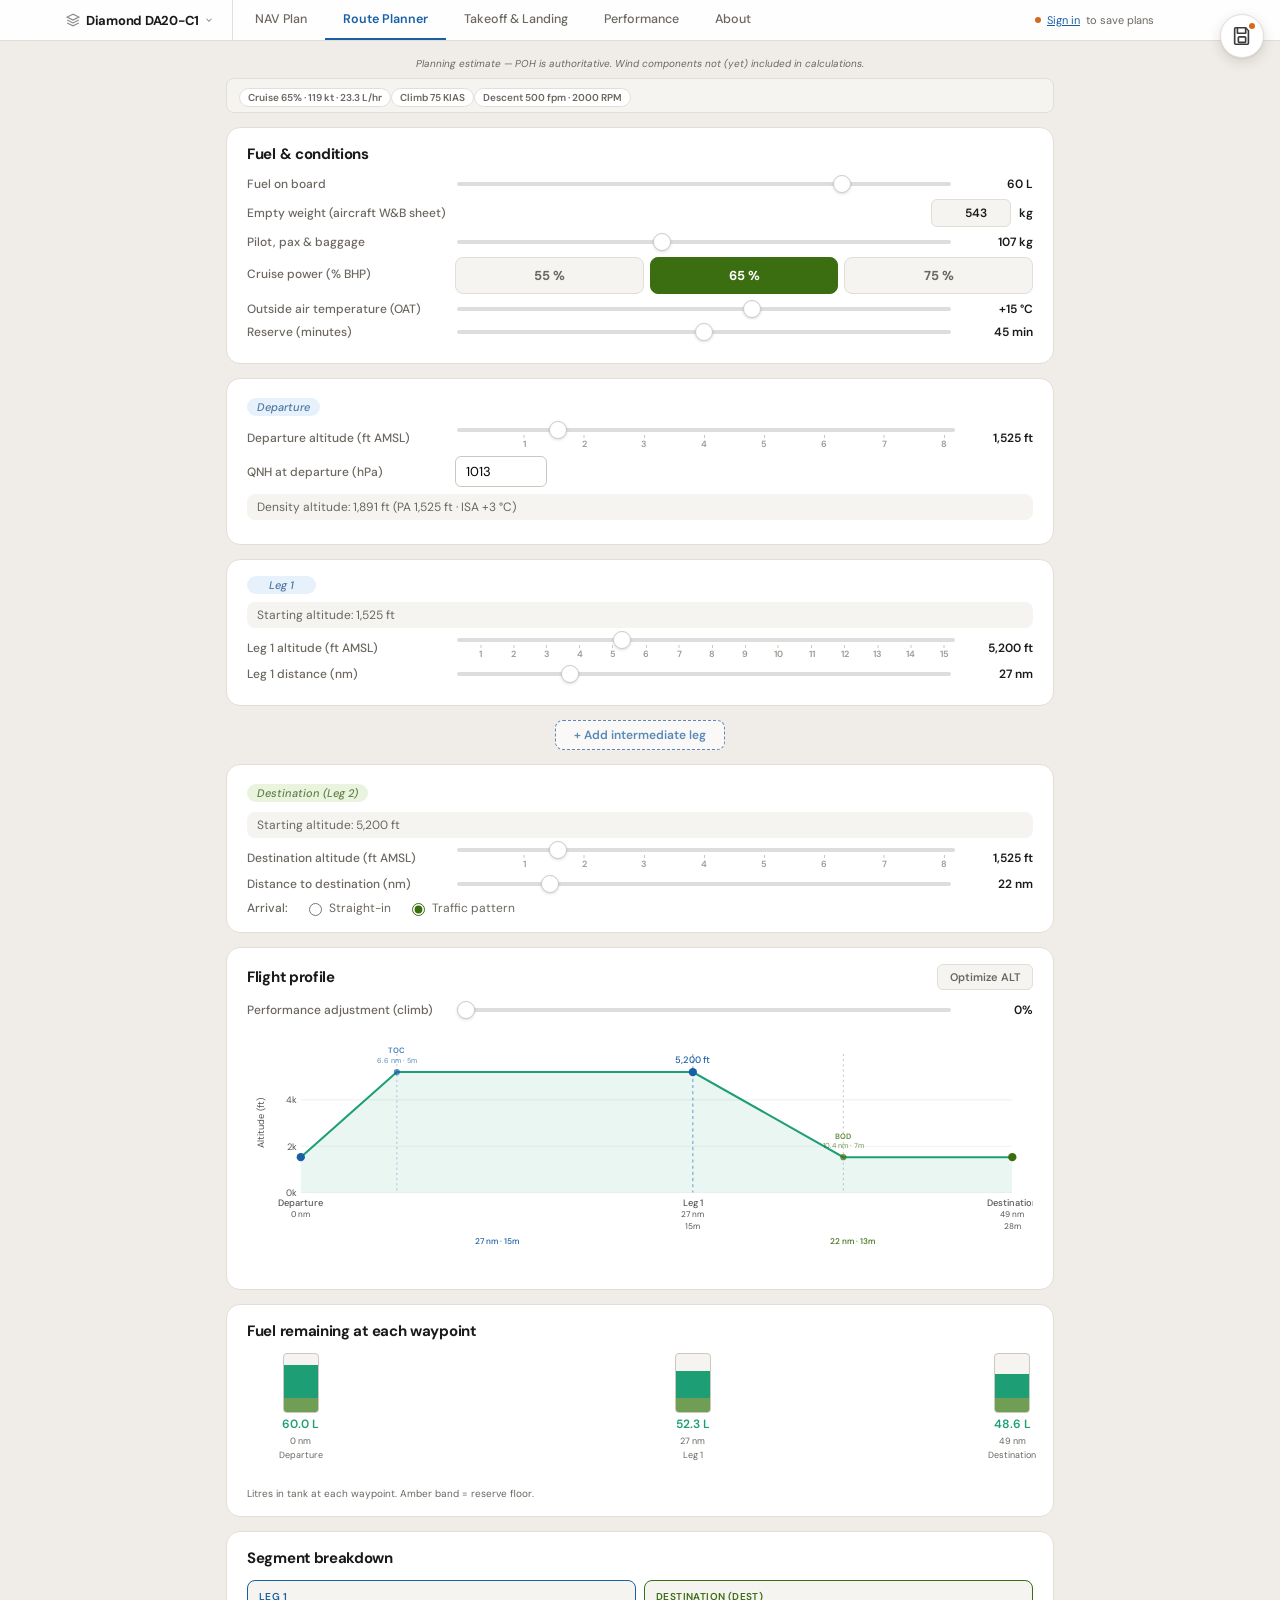
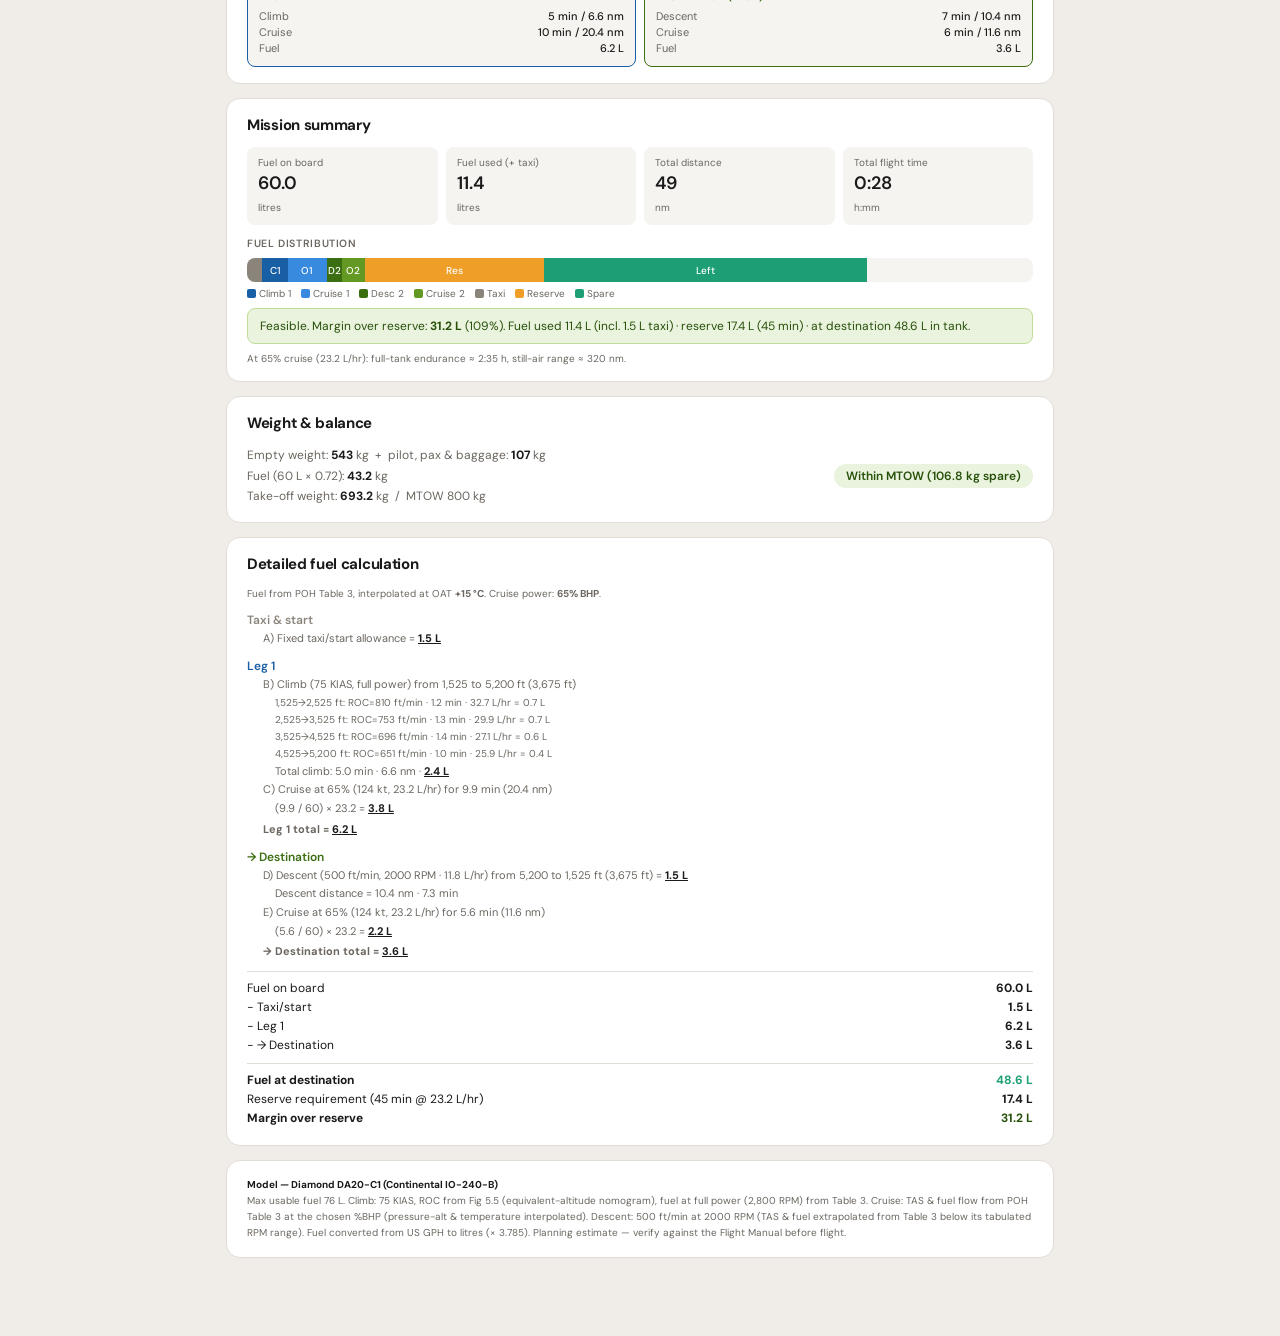
==== da20_index.html @ ef38ebae "Route Planner: QNH input + density altitude at the departure QNH → pressure altitude (27 ft/hPa), DA" ====
<!DOCTYPE html>
<html lang="en">
<head>
<meta charset="UTF-8">
<meta name="viewport" content="width=device-width, initial-scale=1.0">
<title>Diamond DA20-C1 — Route Planner</title>
<link rel="preconnect" href="https://fonts.googleapis.com">
<link href="https://fonts.googleapis.com/css2?family=DM+Sans:ital,wght@0,400;0,500;0,600;0,700;1,400&display=swap" rel="stylesheet">
<style>
  :root{--font:'DM Sans',-apple-system,BlinkMacSystemFont,"Segoe UI",Roboto,sans-serif;--bg-page:#f0ede8;--bg-card:#fff;--bg-sec:#f5f4f1;--bd:#e2ddd6;--bd2:#ccc8c0;--tx:#1a1a1a;--tx2:#6b6660;--tx3:#9e9890;--rad-lg:14px;--rad-md:8px;--blue:#185FA5;--green:#3B6D11;--amber:#EF9F27;}
  *,*::before,*::after{box-sizing:border-box;}
  body{margin:0;background:var(--bg-page);font-family:var(--font);color:var(--tx);padding:0 0 48px;}
  .page-wrap{max-width:860px;margin:0 auto;padding:0 16px;}
  .nav{background:var(--bg-card);border-bottom:1px solid var(--bd);position:sticky;top:0;z-index:10;backdrop-filter:blur(12px);background:rgba(255,255,255,0.92);}
  .nav-inner{max-width:1180px;margin:0 auto;padding:0 16px;display:flex;align-items:stretch;}
  .nav-brand{padding:11px 18px 11px 0;font-size:13px;font-weight:700;color:var(--tx);border-right:1px solid var(--bd);margin-right:4px;letter-spacing:-0.02em;display:flex;align-items:center;gap:6px;}
  .nav-brand svg{opacity:0.5;}
  .nav-tab{padding:11px 18px;font-size:12.5px;font-weight:500;color:var(--tx2);text-decoration:none;border-bottom:2px solid transparent;transition:all 0.15s;}
  .nav-tab:hover{color:var(--tx);}
  .nav-tab.active{color:var(--blue);border-bottom-color:var(--blue);font-weight:600;}
  .perf-banner{background:var(--bg-sec);border:0.5px solid var(--bd);border-radius:var(--rad-md);padding:6px 12px;margin-bottom:14px;display:flex;align-items:center;flex-wrap:wrap;gap:6px;}
  .perf-tag{font-size:10px;font-weight:600;color:var(--tx2);background:var(--bg-card);border:0.5px solid var(--bd);border-radius:12px;padding:2px 8px;}
  .wrap{padding:16px 0;}
  .card{background:var(--bg-card);border:0.5px solid var(--bd);border-radius:var(--rad-lg);padding:1rem 1.25rem;margin-bottom:14px;}
  h3{font-size:15px;font-weight:700;margin:0 0 12px;color:var(--tx);letter-spacing:-0.02em;}
  h4{font-size:10.5px;font-weight:600;color:var(--tx2);margin:0 0 8px;text-transform:uppercase;letter-spacing:0.06em;}
  .leg-badge{font-size:11px;font-weight:500;padding:2px 10px;border-radius:20px;display:inline-block;}
  .badge-name{font:inherit;color:inherit;background:transparent;border:none;outline:none;padding:0;margin:0;text-align:center;width:auto;min-width:7ch;max-width:24ch;field-sizing:content;}
  .badge-name::placeholder{color:inherit;opacity:0.7;font-style:italic;}
  .badge-name:focus{background:rgba(255,255,255,0.55);border-radius:8px;}
  .sr{display:flex;align-items:center;gap:8px;margin-bottom:7px;}
  .sr label{font-size:12px;color:var(--tx2);min-width:200px;font-weight:500;}
  .sv{font-size:12px;font-weight:600;color:var(--tx);min-width:72px;text-align:right;}
  .num-in{font-family:var(--font);font-size:12px;font-weight:600;color:var(--tx);width:80px;padding:5px 8px;border:1px solid var(--bd);border-radius:6px;background:var(--bg-sec);text-align:right;margin-left:auto;}
  .num-in:focus{outline:none;border-color:var(--blue);}
  /* Altitude slider with clickable 1000-ft tick row below the track. */
  .alt-wrap{flex:1;display:flex;flex-direction:column;min-width:0;}
  .alt-wrap input[type=range]{flex:initial;width:100%;}
  .alt-ticks{position:relative;height:14px;margin:1px 9px 0;}
  .alt-ticks button{position:absolute;top:0;transform:translateX(-50%);background:transparent;border:none;padding:0 3px;font:600 9px var(--font);color:var(--tx3,var(--tx2));cursor:pointer;display:flex;flex-direction:column;align-items:center;line-height:1;}
  .alt-ticks button::before{content:'';display:block;width:1px;height:3px;background:var(--bd2);margin-bottom:2px;}
  .alt-ticks button:hover{color:var(--blue);}
  .alt-ticks button:hover::before{background:var(--blue);}
  /* Segmented cruise-power selector (matches the Performance page). */
  .pwr-btns{display:flex;gap:6px;flex:1;}
  .pwr-btns button{flex:1;padding:9px;border:1px solid var(--bd);background:var(--bg-sec);border-radius:8px;font-family:inherit;font-size:13px;font-weight:700;color:var(--tx2);cursor:pointer;transition:all .12s;}
  .pwr-btns button:hover{border-color:var(--green);color:var(--green);}
  .pwr-btns button.active{background:var(--green);color:#fff;border-color:var(--green);}
  .g4{display:grid;grid-template-columns:repeat(4,minmax(0,1fr));gap:8px;margin-bottom:12px;}
  .met{background:var(--bg-sec);border-radius:var(--rad-md);padding:9px 11px;}
  .met-l{font-size:10px;color:var(--tx2);margin:0 0 2px;}
  .met-v{font-size:18px;font-weight:600;margin:0;color:var(--tx);}
  .met-u{font-size:10px;color:var(--tx2);}
  .seg-box{border-radius:var(--rad-md);padding:9px 11px;border:0.5px solid var(--bd);background:var(--bg-sec);}
  .seg-title{font-size:10px;font-weight:600;text-transform:uppercase;letter-spacing:0.04em;margin:0 0 6px;}
  .seg-row{display:flex;justify-content:space-between;font-size:11px;margin-bottom:2px;}
  .seg-k{color:var(--tx2);}
  .seg-v{font-weight:500;color:var(--tx);}
  .phase-track{display:flex;height:24px;border-radius:var(--rad-md);overflow:hidden;margin:8px 0 5px;background:var(--bg-sec);}
  .ps{display:flex;align-items:center;justify-content:center;font-size:10px;font-weight:500;color:#fff;transition:width 0.3s;white-space:nowrap;overflow:hidden;}
  .legend-row{display:flex;gap:10px;flex-wrap:wrap;margin-top:4px;}
  .li{display:flex;align-items:center;gap:3px;font-size:10px;color:var(--tx2);}
  .ld{width:9px;height:9px;border-radius:2px;flex-shrink:0;}
  .msg{border-radius:var(--rad-md);padding:8px 12px;font-size:12px;margin-top:8px;display:none;line-height:1.5;}
  .msg-ok{background:#EAF3DE;color:#27500A;border:0.5px solid #C0DD97;}
  .msg-warn{background:#FAEEDA;color:#633806;border:0.5px solid #FAC775;}
  .msg-err{background:#FCEBEB;color:#791F1F;border:0.5px solid #F7C1C1;}
  .note{font-size:10px;color:var(--tx2);line-height:1.6;}
  .soc-strip{position:relative;height:130px;margin:10px 0 4px;}
  .soc-wp{position:absolute;top:0;transform:translateX(-50%);display:flex;flex-direction:column;align-items:center;gap:3px;width:60px;}
  .soc-bar-wrap{width:36px;height:60px;border:1.5px solid var(--bd2);border-radius:4px;overflow:hidden;display:flex;flex-direction:column;justify-content:flex-end;position:relative;background:var(--bg-sec);}
  .soc-pct{font-size:12px;font-weight:600;}
  .soc-kwh{font-size:9px;color:var(--tx2);}
  .soc-label{font-size:9px;color:var(--tx2);text-align:center;line-height:1.2;max-width:52px;}
  .chain-note{font-size:12px;color:var(--tx2);background:var(--bg-sec);border-radius:var(--rad-md);padding:5px 10px;margin-bottom:8px;}
  .wb-row{display:flex;align-items:center;justify-content:space-between;gap:10px;flex-wrap:wrap;}
  .wb-badge{display:inline-block;font-size:12px;font-weight:600;padding:4px 12px;border-radius:20px;}
  .wb-ok{background:#EAF3DE;color:#27500A;}
  .wb-over{background:#FCEBEB;color:#791F1F;}
  .det-phase{margin-bottom:10px;}
  .det-head{font-size:12px;font-weight:600;color:var(--tx);margin-bottom:1px;}
  .det-line{font-size:11px;color:var(--tx2);padding-left:16px;line-height:1.7;}
  .det-res{font-weight:700;color:var(--tx);text-decoration:underline;}
  .det-sep{border:none;border-top:1px solid var(--bd);margin:10px 0 8px;}
  .det-total{font-size:12px;margin-bottom:3px;display:flex;justify-content:space-between;}
  .add-btn{display:block;margin:0 auto 14px;padding:6px 18px;font-size:12px;font-weight:600;font-family:var(--font);color:var(--blue);background:var(--bg-card);border:1.5px dashed var(--blue);border-radius:var(--rad-md);cursor:pointer;opacity:0.7;transition:opacity 0.15s;}
  .add-btn:hover{opacity:1;}
  .tool-btn{font-family:var(--font);font-size:11px;font-weight:600;padding:5px 12px;border:1px solid var(--bd);border-radius:6px;background:var(--bg-sec);color:var(--tx2);cursor:pointer;}
  .tool-btn:hover{border-color:var(--tx2);color:var(--tx);}
  .del-btn{font-size:14px;font-weight:700;color:var(--tx2);background:none;border:1px solid var(--bd);border-radius:50%;width:22px;height:22px;display:flex;align-items:center;justify-content:center;cursor:pointer;padding:0;line-height:1;transition:all 0.15s;}
  .del-btn:hover{color:#791F1F;border-color:#791F1F;background:#FCEBEB;}
  input[type=range]{-webkit-appearance:none;height:4px;border-radius:2px;background:#ddd;outline:none;flex:1;}
  input[type=range]::-webkit-slider-thumb{-webkit-appearance:none;width:18px;height:18px;border-radius:50%;background:#fff;border:1.5px solid #ccc;box-shadow:0 1px 3px rgba(0,0,0,0.15);cursor:pointer;}
  input[type=range]::-moz-range-thumb{width:18px;height:18px;border-radius:50%;background:#fff;border:1.5px solid #ccc;box-shadow:0 1px 3px rgba(0,0,0,0.15);cursor:pointer;}
  @media(max-width:540px){.g4{grid-template-columns:1fr 1fr;}.sr label{min-width:130px;}}
</style>
</head>
<body>

<nav class="nav"><div class="nav-inner"></div></nav>

<div class="page-wrap"><div class="wrap">
  <div style="font-size:10px;color:var(--tx2);text-align:center;margin-bottom:8px;font-style:italic;">Planning estimate — POH is authoritative. Wind components not (yet) included in calculations.</div>
  <div class="perf-banner"><div class="tags" id="perf-tags"></div></div>

  <!-- FUEL & CONDITIONS -->
  <div class="card">
    <h3>Fuel &amp; conditions</h3>
    <div class="sr"><label>Fuel on board</label><input type="range" id="fuel" min="0" max="76" step="1" value="60"><span class="sv" id="fuel-v">60 L</span></div>
    <div class="sr"><label>Empty weight (aircraft W&amp;B sheet)</label><input type="number" class="num-in" id="empty-weight" min="450" max="650" step="0.5" value="543"><span class="sv" style="min-width:auto;">kg</span></div>
    <div class="sr"><label>Pilot, pax &amp; baggage</label><input type="range" id="payload" min="0" max="260" step="1" value="107"><span class="sv" id="payload-v">107 kg</span></div>
    <div class="sr" style="align-items:flex-start;"><label style="padding-top:9px;">Cruise power (% BHP)</label><div class="pwr-btns" id="cruise-pwr">
      <button type="button" data-pct="55">55 %</button>
      <button type="button" data-pct="65" class="active">65 %</button>
      <button type="button" data-pct="75">75 %</button>
    </div></div>
    <div class="sr"><label>Outside air temperature (OAT)</label><input type="range" id="oat" min="-30" max="45" step="1" value="15"><span class="sv" id="oat-v">+15 °C</span></div>
    <div class="sr"><label>Reserve (minutes)</label><input type="range" id="reserve" min="30" max="60" step="5" value="45"><span class="sv" id="reserve-v">45 min</span></div>
  </div>

  <!-- DEPARTURE -->
  <div class="card">
    <div class="leg-badge" style="background:#E6F1FB;color:#0C447C;margin-bottom:10px;"><input class="badge-name" id="dep-name" placeholder="Departure" maxlength="48" autocomplete="off" spellcheck="false"></div>
    <div class="sr"><label>Departure altitude (ft AMSL)</label><div class="alt-wrap"><input type="range" id="dep-alt" min="0" max="8000" step="25" value="1525"><div class="alt-ticks" data-for="dep-alt"></div></div><span class="sv" id="dep-alt-v">1,525 ft</span></div>
    <div class="sr"><label>QNH at departure (hPa)</label><input type="number" id="dep-qnh" min="940" max="1060" step="1" value="1013" inputmode="numeric" style="width:92px;padding:6px 10px;border:1px solid #ccc8c0;border-radius:6px;font:inherit;font-size:13px;background:#fff;"><span class="sv"></span></div>
    <div class="chain-note" id="dep-da">Density altitude: —</div>
  </div>

  <!-- DYNAMIC LEG CARDS -->
  <div id="legs-container"></div>

  <!-- ADD LEG BUTTON -->
  <button class="add-btn" id="add-leg-btn">+ Add intermediate leg</button>

  <!-- DESTINATION -->
  <div class="card" id="dest-card">
    <div class="leg-badge" style="background:#EAF3DE;color:#27500A;margin-bottom:10px;" id="dest-badge"><input class="badge-name" id="arr-name" placeholder="Destination" maxlength="48" autocomplete="off" spellcheck="false"></div>
    <div class="chain-note" id="dest-chain">Starting altitude: —</div>
    <div class="sr"><label>Destination altitude (ft AMSL)</label><div class="alt-wrap"><input type="range" id="arr-alt" min="0" max="8000" step="25" value="1525"><div class="alt-ticks" data-for="arr-alt"></div></div><span class="sv" id="arr-alt-v">1,525 ft</span></div>
    <div class="sr"><label>Distance to destination (nm)</label><input type="range" id="arr-dist" min="1" max="120" step="1" value="22"><span class="sv" id="arr-dist-v">22 nm</span></div>
    <div style="margin-top:8px;display:flex;align-items:center;gap:16px;flex-wrap:wrap;">
      <span style="font-size:12px;color:var(--tx2);font-weight:500;">Arrival:</span>
      <label style="font-size:12px;color:var(--tx2);display:flex;align-items:center;gap:4px;cursor:pointer;"><input type="radio" name="approach" value="straight" style="accent-color:#3B6D11;"> Straight-in</label>
      <label style="font-size:12px;color:var(--tx2);display:flex;align-items:center;gap:4px;cursor:pointer;"><input type="radio" name="approach" value="pattern" checked style="accent-color:#3B6D11;"> Traffic pattern</label>
    </div>
  </div>

  <!-- FLIGHT PROFILE -->
  <div class="card">
    <div style="display:flex;align-items:center;justify-content:space-between;margin-bottom:12px;">
      <h3 style="margin:0;">Flight profile</h3>
      <button type="button" class="tool-btn" id="btn-optimize-alt" title="Adjust intermediate-leg altitudes to a feasible climb/descent profile (departure, destination and every peak/valley altitude are kept).">Optimize ALT</button>
    </div>
    <div class="sr" title="Real-world climb performance is typically better than book values. Scales the ROC up by the chosen percentage; climb time, distance and fuel burn all follow."><label>Performance adjustment (climb)</label><input type="range" id="perf-adj" min="0" max="10" step="1" value="0"><span class="sv" id="perf-adj-v">+0%</span></div>
    <div style="overflow-x:auto;"><svg id="svg" viewBox="0 0 760 240" width="100%" style="display:block;min-width:320px;"></svg></div>
  </div>

  <!-- FUEL WATERFALL -->
  <div class="card"><h3>Fuel remaining at each waypoint</h3><div class="soc-strip" id="soc-strip"></div><div style="font-size:10px;color:var(--tx2);margin-top:4px;">Litres in tank at each waypoint. Amber band = reserve floor.</div></div>

  <!-- SEGMENTS -->
  <div class="card"><h3>Segment breakdown</h3><div id="seg-grid" style="display:grid;gap:8px;"></div></div>

  <!-- SUMMARY -->
  <div class="card">
    <h3>Mission summary</h3>
    <div class="g4">
      <div class="met"><p class="met-l">Fuel on board</p><p class="met-v" id="r-fob">—</p><span class="met-u">litres</span></div>
      <div class="met"><p class="met-l">Fuel used (+ taxi)</p><p class="met-v" id="r-used">—</p><span class="met-u">litres</span></div>
      <div class="met"><p class="met-l">Total distance</p><p class="met-v" id="r-dist">—</p><span class="met-u">nm</span></div>
      <div class="met"><p class="met-l">Total flight time</p><p class="met-v" id="r-time">—</p><span class="met-u">h:mm</span></div>
    </div>
    <h4>Fuel distribution</h4>
    <div class="phase-track" id="phase-track"></div>
    <div class="legend-row" id="legend-row"></div>
    <div class="msg msg-ok" id="msg-ok"></div>
    <div class="msg msg-warn" id="msg-warn"></div>
    <div class="msg msg-err" id="msg-err"></div>
    <div style="font-size:10px;color:var(--tx2);margin-top:8px;" id="endur-note"></div>
  </div>

  <!-- WEIGHT & BALANCE -->
  <div class="card">
    <h3>Weight &amp; balance</h3>
    <div class="wb-row">
      <div style="font-size:12px;color:var(--tx2);line-height:1.7;">
        Empty weight: <strong style="color:var(--tx);" id="wb-empty">—</strong> kg &nbsp;+&nbsp; pilot, pax &amp; baggage: <strong style="color:var(--tx);" id="wb-payload">—</strong> kg<br>
        Fuel (<span id="wb-fuel-l">—</span> L × 0.72): <strong style="color:var(--tx);" id="wb-fuel-kg">—</strong> kg<br>
        Take-off weight: <strong style="color:var(--tx);" id="wb-total">—</strong> kg &nbsp;/&nbsp; MTOW 800 kg
      </div>
      <span class="wb-badge" id="wb-badge">—</span>
    </div>
  </div>

  <!-- DETAILED CALC -->
  <div class="card"><h3>Detailed fuel calculation</h3><div class="note" style="margin-bottom:10px;" id="det-header"></div><div id="det-calc"></div></div>

  <div class="card note">
    <strong style="color:var(--tx);">Model — Diamond DA20-C1 (Continental IO-240-B)</strong><br>
    Max usable fuel 76 L. Climb: 75 KIAS, ROC from Fig 5.5 (equivalent-altitude nomogram), fuel at full power (2,800 RPM) from Table 3.
    Cruise: TAS &amp; fuel flow from POH Table 3 at the chosen %BHP (pressure-alt &amp; temperature interpolated). Descent: 500 ft/min at 2000 RPM (TAS &amp; fuel extrapolated from Table 3 below its tabulated RPM range).
    Fuel converted from US GPH to litres (× 3.785). Planning estimate — verify against the Flight Manual before flight.
  </div>
</div></div>

<script>
/* ═══ CONSTANTS ═══ */
const NM_FT=6076.12;            // feet per nautical mile
const GPH2LPH=3.78541;          // US gallons/hr → litres/hr
const AVGAS_KG_PER_L=0.72;      // AVGAS density
const MTOW=800;                 // kg
const FUEL_CAP=76;              // L usable
const DESCENT_FPM=500;          // descent rate, ft/min
const DESCENT_RPM=2000;         // descent power setting
const CLIMB_KIAS=75;
const TAXI_L=1.5;               // fixed start/taxi allowance

// SVG flight-profile dimensions (single source of truth — the fuel strip
// mirrors PL/PR so its bars line up with the chart's waypoint dots).
const SVG_DIMS = {W:760, H:240, PL:52, PR:20, PT:28, PB:78};

let CR=null, C=null;            // cruise + climb JSON

async function loadData(){
  const [cr,c]=await Promise.all([
    fetch('da20_c1_cruise.json').then(r=>r.json()),
    fetch('da20_c1_climb.json').then(r=>r.json()),
  ]);
  CR=cr; C=c;
}

/* ═══ INTERPOLATION (copied from da20_performance.html) ═══ */
function lin(xs,ys,x){
  if(x<=xs[0]){const s=(ys[1]-ys[0])/(xs[1]-xs[0]);return ys[0]+s*(x-xs[0]);}
  if(x>=xs[xs.length-1]){const n=xs.length;const s=(ys[n-1]-ys[n-2])/(xs[n-1]-xs[n-2]);return ys[n-1]+s*(x-xs[n-1]);}
  for(let i=0;i<xs.length-1;i++){if(x>=xs[i]&&x<=xs[i+1]){const t=(x-xs[i])/(xs[i+1]-xs[i]);return ys[i]+t*(ys[i+1]-ys[i]);}}
  return ys[ys.length-1];
}
const stdT=alt=>15-1.98*alt/1000;

// ── cruise model: Table-3 KTAS & GPH at a target %bhp ──
function perfAtBhpAlt(alt,pct,oat){
  const d=CR.data[String(alt)], dev=Math.max(-20,Math.min(10,oat-stdT(alt)));
  const bhp=d.rpm.map((_,ri)=>lin(CR.temp_dev_c,d.bhp[ri],dev));
  const ktas=d.rpm.map((_,ri)=>lin(CR.temp_dev_c,d.ktas[ri],dev));
  const gph=d.rpm.map((_,ri)=>lin(CR.temp_dev_c,d.gph[ri],dev));
  const maxB=Math.max.apply(null,bhp), minB=Math.min.apply(null,bhp);
  const q=Math.max(minB,Math.min(maxB,pct));               // clamp to table range (no over-extrapolation past full throttle)
  const idx=bhp.map((_,i)=>i).sort((a,b)=>bhp[a]-bhp[b]);   // ascending %bhp for lin()
  const bs=idx.map(i=>bhp[i]);
  return {ktas:lin(bs,idx.map(i=>ktas[i]),q), gph:lin(bs,idx.map(i=>gph[i]),q), maxBhp:maxB};
}
function perfAtBhp(pa,pct,oat){
  const A=CR.alt_ft; let a0=A[0],a1=A[A.length-1];
  for(let i=0;i<A.length-1;i++){if(pa>=A[i]&&pa<=A[i+1]){a0=A[i];a1=A[i+1];break;}}
  if(pa<A[0]){a0=A[0];a1=A[1];} if(pa>A[A.length-1]){a0=A[A.length-2];a1=A[A.length-1];}
  const v0=perfAtBhpAlt(a0,pct,oat),v1=perfAtBhpAlt(a1,pct,oat),f=a0===a1?0:(pa-a0)/(a1-a0),bl=(x,y)=>x+(y-x)*f;
  return {ktas:bl(v0.ktas,v1.ktas),gph:bl(v0.gph,v1.gph),maxBhp:Math.min(v0.maxBhp,v1.maxBhp)};
}
function checklistRpm(pa,pct){             // ISA checklist RPM; null = full throttle (FT)
  const ck=CR.checklist_rpm_isa, pi=ck.power_pct.indexOf(pct), A=ck.alt_ft;
  if(pi<0) return null;
  const pac=Math.max(A[0],Math.min(A[A.length-1],pa)); let a0=A[0],a1=A[A.length-1];
  for(let i=0;i<A.length-1;i++){if(pac>=A[i]&&pac<=A[i+1]){a0=A[i];a1=A[i+1];break;}}
  const r0=ck.rpm[String(a0)][pi], r1=ck.rpm[String(a1)][pi];
  if(r0==null||r1==null) return null;
  return a0===a1?r0:r0+(r1-r0)*(pac-a0)/(a1-a0);
}
// ── full-power (2800 RPM) fuel flow, for the climb ──
function climbGphAlt(alt,oat){const d=CR.data[String(alt)],dev=Math.max(-20,Math.min(10,oat-stdT(alt)));return lin(CR.temp_dev_c,d.gph[0],dev);}
function climbGph(pa,oat){
  const A=CR.alt_ft; let a0=A[0],a1=A[A.length-1];
  for(let i=0;i<A.length-1;i++){if(pa>=A[i]&&pa<=A[i+1]){a0=A[i];a1=A[i+1];break;}}
  if(pa<A[0]){a0=A[0];a1=A[1];} if(pa>A[A.length-1]){a0=A[A.length-2];a1=A[A.length-1];}
  const f=a0===a1?0:(pa-a0)/(a1-a0);
  return climbGphAlt(a0,oat)+(climbGphAlt(a1,oat)-climbGphAlt(a0,oat))*f;
}
// ── Table-3 TAS & GPH at a fixed RPM (for the 2000-RPM descent; RPM is below
//    Table 3's tabulated range so it extrapolates — floored to sane values) ──
function perfAtRpmAlt(alt,rpm,oat){
  const d=CR.data[String(alt)],dev=Math.max(-20,Math.min(10,oat-stdT(alt)));
  const rr=d.rpm.slice().reverse();                                   // ascending RPM
  const ktas=d.rpm.map((_,ri)=>lin(CR.temp_dev_c,d.ktas[ri],dev)).reverse();
  const gph=d.rpm.map((_,ri)=>lin(CR.temp_dev_c,d.gph[ri],dev)).reverse();
  return {ktas:lin(rr,ktas,rpm), gph:lin(rr,gph,rpm)};
}
function perfAtRpm(pa,rpm,oat){
  const A=CR.alt_ft; let a0=A[0],a1=A[A.length-1];
  for(let i=0;i<A.length-1;i++){if(pa>=A[i]&&pa<=A[i+1]){a0=A[i];a1=A[i+1];break;}}
  if(pa<A[0]){a0=A[0];a1=A[1];} if(pa>A[A.length-1]){a0=A[A.length-2];a1=A[A.length-1];}
  const v0=perfAtRpmAlt(a0,rpm,oat),v1=perfAtRpmAlt(a1,rpm,oat),f=a0===a1?0:(pa-a0)/(a1-a0),bl=(x,y)=>x+(y-x)*f;
  return {ktas:Math.max(70,bl(v0.ktas,v1.ktas)), gph:Math.max(2,bl(v0.gph,v1.gph))};
}

// ── climb model (equivalent-altitude nomogram → ROC line) ──
function curveAt(pa,oat){
  const oats=C.equiv_alt.oat_c, vals=C.equiv_alt.equiv_alt_ft[String(pa)], xs=[],ys=[];
  for(let i=0;i<oats.length;i++){ if(vals[i]!=null){ xs.push(oats[i]); ys.push(vals[i]); } }
  return lin(xs,ys,oat);
}
function equivAlt(pa,oat){
  const pas=C.equiv_alt.pa_ft; let p0=pas[0],p1=pas[pas.length-1];
  for(let i=0;i<pas.length-1;i++){ if(pa>=pas[i]&&pa<=pas[i+1]){ p0=pas[i]; p1=pas[i+1]; break; } }
  if(pa<pas[0]){p0=pas[0];p1=pas[1];} if(pa>pas[pas.length-1]){p0=pas[pas.length-2];p1=pas[pas.length-1];}
  const e0=curveAt(p0,oat),e1=curveAt(p1,oat);
  return p0===p1?e0:e0+(e1-e0)*(pa-p0)/(p1-p0);
}
function roc(eqa){ const e=C.roc_line.equivalt_ft,r=C.roc_line.roc_fpm; return r[0]+(r[1]-r[0])/(e[1]-e[0])*(eqa-e[0]); }

/* ═══ PHASE CALCULATIONS ═══
   Each returns {min, fuelL, nm, ...}. */
function calcClimb(from,to,oat,adjPct){
  if(to<=from)return{min:0,fuelL:0,nm:0,delta:0,bands:[]};
  const delta=to-from,factor=1+(+adjPct||0)/100;
  let alt=from,tMin=0,tFuel=0,tNm=0;const bands=[];
  while(alt<to){
    const top=Math.min(alt+1000,to),bd=top-alt,mid=(alt+top)/2;
    let rc=roc(equivAlt(mid,oat))*factor;
    if(rc<1) rc=1;                                   // guard: at/above ceiling → tiny ROC flags an unrealistic climb
    const mn=bd/rc;
    const lph=climbGph(mid,oat)*GPH2LPH;             // full-power (2800 RPM) fuel flow
    const fuel=(mn/60)*lph;
    const tas=CLIMB_KIAS*(1+0.015*mid/1000), nm=tas*(mn/60);
    bands.push({from:alt,to:top,delta:bd,roc:Math.round(rc),min:mn,nm,fuelL:fuel,lph});
    tMin+=mn;tFuel+=fuel;tNm+=nm;alt=top;
  }
  return{min:tMin,fuelL:tFuel,nm:tNm,delta,bands};
}
function calcDescent(from,to,oat){
  if(from<=to)return{min:0,fuelL:0,nm:0,delta:0};
  const d=from-to,mid=(from+to)/2;
  const mn=d/DESCENT_FPM;                          // 500 ft/min descent
  const p=perfAtRpm(mid,DESCENT_RPM,oat);          // Table 3 at 2000 RPM (extrapolated)
  const nm=p.ktas*(mn/60), lph=p.gph*GPH2LPH, fuelL=(mn/60)*lph;
  return{min:mn,fuelL,nm,delta:d,ktas:p.ktas,lph};
}
function calcCruise(dist,cruiseAlt,pct,oat){
  if(dist<=0)return{min:0,fuelL:0,ktas:0,gph:0,lph:0,maxBhp:0};
  const p=perfAtBhp(cruiseAlt,pct,oat);
  const mn=(dist/p.ktas)*60,lph=p.gph*GPH2LPH,fuelL=(mn/60)*lph;
  return{min:mn,fuelL,ktas:p.ktas,gph:p.gph,lph,maxBhp:p.maxBhp};
}

/* ═══ FORMAT ═══ */
function n0(v){return Math.round(v);}
function n1(v){return v.toFixed(1);}
function mf(m){const h=Math.floor(m/60),mn=Math.round(m%60);return h>0?h+'h '+mn+'min':mn+' min';}
function tf(m){const h=Math.floor(m/60),mn=Math.round(m%60);return h+':'+(mn<10?'0':'')+mn;}
function mfShort(m){const h=Math.floor(m/60),mn=Math.round(m%60);return h>0?h+'h'+mn+'m':mn+'m';}
function fuelColor(rem,reserveL){if(rem<=0)return '#E24B4A';if(rem<=reserveL)return '#EF9F27';return '#1D9E75';}

/* ═══ LEG COLORS ═══ */
const LCOL=[
  {bg:'#E6F1FB',tx:'#0C447C',c1:'#185FA5',c2:'#378ADD'},
  {bg:'#EEEDFE',tx:'#3C3489',c1:'#534AB7',c2:'#7F77DD'},
  {bg:'#FFF3E0',tx:'#E65100',c1:'#E65100',c2:'#FF9800'},
  {bg:'#FCE4EC',tx:'#880E4F',c1:'#C62828',c2:'#EF5350'},
  {bg:'#E0F2F1',tx:'#004D40',c1:'#00695C',c2:'#26A69A'},
  {bg:'#F3E5F5',tx:'#4A148C',c1:'#6A1B9A',c2:'#AB47BC'},
];
const DEST_COL={bg:'#EAF3DE',tx:'#27500A',c1:'#3B6D11',c2:'#639922'};
function lc(i){return LCOL[i%LCOL.length];}

/* ═══ ROUTE STATE ═══ */
let legs=[{alt:5200,dist:27,name:''}]; // at least one intermediate waypoint
let cruisePct=65;

const escAttr=s=>String(s==null?'':s).replace(/[&<>"']/g,c=>({'&':'&amp;','<':'&lt;','>':'&gt;','"':'&quot;',"'":'&#39;'}[c]));

function renderLegs(){
  const c=document.getElementById('legs-container');
  let html='';
  legs.forEach((leg,i)=>{
    const col=lc(i);
    const legNum=i+1;
    const canDel=legs.length>1;
    html+=`<div class="card" data-leg="${i}">
      <div style="display:flex;align-items:center;gap:10px;margin-bottom:8px;">
        <div class="leg-badge" style="background:${col.bg};color:${col.tx};"><input class="badge-name leg-name" data-idx="${i}" placeholder="Leg ${legNum}" maxlength="48" autocomplete="off" spellcheck="false" value="${escAttr(leg.name||'')}"></div>
        ${canDel?`<button class="del-btn" data-idx="${i}" title="Remove leg">&times;</button>`:''}
      </div>
      <div class="chain-note leg-chain" data-idx="${i}">Starting altitude: —</div>
      <div class="sr"><label>Leg ${legNum} altitude (ft AMSL)</label><div class="alt-wrap"><input type="range" class="leg-alt" data-idx="${i}" min="500" max="15000" step="100" value="${leg.alt}"><div class="alt-ticks" data-for-idx="${i}"></div></div><span class="sv leg-alt-v" data-idx="${i}">${leg.alt.toLocaleString()} ft</span></div>
      <div class="sr"><label>Leg ${legNum} distance (nm)</label><input type="range" class="leg-dist" data-idx="${i}" min="1" max="120" step="1" value="${leg.dist}"><span class="sv leg-dist-v" data-idx="${i}">${leg.dist} nm</span></div>
    </div>`;
  });
  c.innerHTML=html;
  c.querySelectorAll('.leg-alt,.leg-dist').forEach(el=>el.addEventListener('input',onLegInput));
  c.querySelectorAll('.del-btn').forEach(el=>el.addEventListener('click',onDeleteLeg));
  c.querySelectorAll('.leg-name').forEach(el=>el.addEventListener('input',onLegNameInput));
  buildAltTicks(c);
}

// Populate the clickable 1000-ft tick row beneath each altitude slider.
// Idempotent: skips ticks already built (marked via data-built).
function buildAltTicks(scope){
  const root = scope || document;
  root.querySelectorAll('.alt-ticks').forEach(el=>{
    if(el.dataset.built==='1') return;
    let slider;
    if(el.dataset.for){
      slider = document.getElementById(el.dataset.for);
    } else {
      slider = el.parentElement.querySelector('input[type=range]');
    }
    if(!slider) return;
    const min = +slider.min || 0;
    const max = +slider.max || 0;
    if(!(max>min)) return;
    el.innerHTML='';
    for(let ft=1000; ft<=max; ft+=1000){
      if(ft<min) continue;
      const pct=(ft-min)/(max-min)*100;
      const btn=document.createElement('button');
      btn.type='button';
      btn.style.left=pct+'%';
      btn.textContent=String(ft/1000);
      btn.dataset.alt=String(ft);
      btn.title=ft.toLocaleString()+' ft';
      el.appendChild(btn);
    }
    el.addEventListener('click',ev=>{
      const b=ev.target.closest('button[data-alt]');
      if(!b) return;
      slider.value=b.dataset.alt;
      slider.dispatchEvent(new Event('input',{bubbles:true}));
    });
    el.dataset.built='1';
  });
}

function onLegNameInput(e){
  const i=+e.target.dataset.idx;
  legs[i].name=e.target.value;
  saveState();
}

function onLegInput(e){
  const i=+e.target.dataset.idx;
  if(e.target.classList.contains('leg-alt')){
    legs[i].alt=+e.target.value;
    document.querySelector(`.leg-alt-v[data-idx="${i}"]`).textContent=legs[i].alt.toLocaleString()+' ft';
  }else{
    legs[i].dist=+e.target.value;
    document.querySelector(`.leg-dist-v[data-idx="${i}"]`).textContent=legs[i].dist+' nm';
  }
  saveState(); update();
}

function onDeleteLeg(e){
  const i=+e.target.dataset.idx;
  if(legs.length<=1)return;
  legs.splice(i,1);
  renderLegs(); saveState(); update();
}

document.getElementById('add-leg-btn').addEventListener('click',()=>{
  const lastAlt=legs.length>0?legs[legs.length-1].alt:3000;
  legs.push({alt:Math.max(1000,lastAlt-1000),dist:20,name:''});
  renderLegs(); saveState(); update();
});

/* ═══ CRUISE POWER SELECTOR ═══ */
function setCruiseButtons(){
  document.querySelectorAll('#cruise-pwr button').forEach(b=>b.classList.toggle('active',+b.dataset.pct===cruisePct));
}
document.querySelectorAll('#cruise-pwr button').forEach(b=>b.addEventListener('click',()=>{
  cruisePct=+b.dataset.pct;
  setCruiseButtons();
  saveState(); update();
}));

/* ═══ MAIN UPDATE ═══ */
function depLabel(){
  return (document.getElementById('dep-name').value||'').trim()||'Departure';
}
function wpLabel(i){
  if(i<legs.length){
    return (legs[i].name||'').trim()||('Leg '+(i+1));
  }
  return (document.getElementById('arr-name').value||'').trim()||'Destination';
}
function update(){
  if(!CR||!C) return;
  const fuelOnBoard=+document.getElementById('fuel').value;
  const _ew=parseFloat(document.getElementById('empty-weight').value);
  const emptyWeight=isFinite(_ew)?_ew:543;
  const payload=+document.getElementById('payload').value;
  const weightExclFuel=emptyWeight+payload;
  const oat=+document.getElementById('oat').value;
  const reserveMin=+document.getElementById('reserve').value;
  const depAlt=+document.getElementById('dep-alt').value;
  const arrAlt=+document.getElementById('arr-alt').value;
  const arrDist=+document.getElementById('arr-dist').value;
  const approach=document.querySelector('input[name="approach"]:checked').value;
  const perfAdj=+document.getElementById('perf-adj').value;

  // Display
  document.getElementById('fuel-v').textContent=fuelOnBoard+' L';
  document.getElementById('payload-v').textContent=payload+' kg';
  document.getElementById('oat-v').textContent=(oat>=0?'+':'')+oat+' °C';
  document.getElementById('reserve-v').textContent=reserveMin+' min';
  document.getElementById('dep-alt-v').textContent=depAlt.toLocaleString()+' ft';
  // Density altitude at the departure — QNH → pressure altitude (27 ft/hPa),
  // then +120 ft per °C above ISA at that pressure altitude.
  const qnh=parseFloat(document.getElementById('dep-qnh').value)||1013;
  const depPa=depAlt+(1013-qnh)*27;
  const depIsaDev=oat-(15-2*(depPa/1000));
  const depDa=Math.round(depPa+120*depIsaDev);
  document.getElementById('dep-da').textContent='Density altitude: '+depDa.toLocaleString()+' ft  (PA '+Math.round(depPa).toLocaleString()+' ft · ISA '+(depIsaDev>=0?'+':'')+Math.round(depIsaDev)+' °C)';
  document.getElementById('arr-alt-v').textContent=arrAlt.toLocaleString()+' ft';
  document.getElementById('arr-dist-v').textContent=arrDist+' nm';
  document.getElementById('perf-adj-v').textContent=(perfAdj>0?'+':'')+perfAdj+'%';

  // Perf banner — representative cruise at a mid altitude
  const bannerAlt=Math.max(2000,depAlt);
  const bp=perfAtBhp(bannerAlt,cruisePct,oat);
  document.getElementById('perf-tags').innerHTML=
    `<span class="perf-tag">Cruise ${cruisePct}% · ${bp.ktas.toFixed(0)} kt · ${(bp.gph*GPH2LPH).toFixed(1)} L/hr</span>`+
    `<span class="perf-tag">Climb ${CLIMB_KIAS} KIAS</span>`+
    `<span class="perf-tag">Descent 500 fpm · 2000 RPM</span>`+
    (perfAdj>0?`<span class="perf-tag" style="background:#EAF3DE;color:#27500A;">ROC +${perfAdj}%</span>`:'');

  // Chain notes for legs
  let prevAlt=depAlt;
  legs.forEach((leg,i)=>{
    const cn=document.querySelector(`.leg-chain[data-idx="${i}"]`);
    if(cn) cn.textContent='Starting altitude: '+prevAlt.toLocaleString()+' ft';
    prevAlt=leg.alt;
  });
  document.getElementById('dest-chain').textContent='Starting altitude: '+prevAlt.toLocaleString()+' ft';
  const destLegNum=legs.length+1;
  document.getElementById('arr-name').placeholder='Destination (Leg '+destLegNum+')';

  // ═══ WALK THE LEGS ═══
  const results=[];
  prevAlt=depAlt;
  const buildLeg=(targetAlt,dist)=>{
    const isClimb=targetAlt>prevAlt;
    const cruiseAlt=Math.max(prevAlt,targetAlt);
    const trans=isClimb?calcClimb(prevAlt,targetAlt,oat,perfAdj):calcDescent(prevAlt,targetAlt,oat);
    const cruDist=Math.max(0,dist-trans.nm);
    const cru=calcCruise(cruDist,cruiseAlt,cruisePct,oat);
    return {trans,cru,cruDist,cruiseAlt,fuelL:trans.fuelL+cru.fuelL,min:trans.min+cru.min,isClimb,wpAlt:targetAlt,prevAlt,dist};
  };
  legs.forEach(leg=>{ const r=buildLeg(leg.alt,leg.dist); results.push(r); prevAlt=leg.alt; });
  results.push(buildLeg(arrAlt,arrDist));

  // ═══ TOTALS ═══
  const flightFuel=results.reduce((s,r)=>s+r.fuelL,0);
  const usedL=flightFuel+TAXI_L;
  const totalDist=results.reduce((s,r)=>s+r.dist,0);
  const totalMin=results.reduce((s,r)=>s+r.min,0);

  // Reserve fuel flow — cruise L/hr at the final leg's cruise altitude
  const reserveAlt=results[results.length-1].cruiseAlt;
  const rp=perfAtBhp(reserveAlt,cruisePct,oat);
  const cruiseLPH=rp.gph*GPH2LPH;
  const reserveL=(reserveMin/60)*cruiseLPH;
  const remainingL=fuelOnBoard-usedL;                 // at destination, before reserve
  const requiredL=usedL+reserveL;
  const marginL=fuelOnBoard-requiredL;
  const marginPct=requiredL>0?marginL/requiredL*100:0;
  const enduranceHr=cruiseLPH>0?fuelOnBoard/cruiseLPH:0;
  const rangeNm=enduranceHr*rp.ktas;

  // Summary tiles
  document.getElementById('r-fob').textContent=n1(fuelOnBoard);
  document.getElementById('r-used').textContent=n1(usedL);
  document.getElementById('r-dist').textContent=Math.round(totalDist);
  document.getElementById('r-time').textContent=tf(totalMin);

  // ═══ FUEL PHASE-TRACK ═══
  const pw=l=>(Math.max(0,Math.min(l/FUEL_CAP,1))*100).toFixed(2)+'%';
  let ptHTML='',lgHTML='';
  ptHTML+=`<div class="ps" style="background:#8b847b;width:${pw(TAXI_L)};" title="Taxi/start ${n1(TAXI_L)} L"></div>`;
  results.forEach((r,i)=>{
    const col=i<results.length-1?lc(i):DEST_COL;
    const ln=i+1;
    ptHTML+=`<div class="ps" style="background:${col.c1};width:${pw(r.trans.fuelL)};">${r.trans.fuelL>1.2?(r.isClimb?'C':'D')+ln:''}</div>`;
    ptHTML+=`<div class="ps" style="background:${col.c2};width:${pw(r.cru.fuelL)};">${r.cru.fuelL>1.2?'O'+ln:''}</div>`;
    lgHTML+=`<div class="li"><div class="ld" style="background:${col.c1};"></div>${r.isClimb?'Climb':'Desc'} ${ln}</div>`;
    lgHTML+=`<div class="li"><div class="ld" style="background:${col.c2};"></div>Cruise ${ln}</div>`;
  });
  ptHTML+=`<div class="ps" style="background:#EF9F27;width:${pw(reserveL)};" title="Reserve ${n1(reserveL)} L">${reserveL>2.5?'Res':''}</div>`;
  const leftover=fuelOnBoard-usedL-reserveL;
  if(leftover>0) ptHTML+=`<div class="ps" style="background:#1D9E75;width:${pw(leftover)};" title="Spare ${n1(leftover)} L">${leftover>2.5?'Left':''}</div>`;
  else if(leftover<0) ptHTML+=`<div class="ps" style="background:#E24B4A;width:${pw(Math.abs(leftover))};" title="Deficit ${n1(Math.abs(leftover))} L">Def</div>`;
  lgHTML+=`<div class="li"><div class="ld" style="background:#8b847b;"></div>Taxi</div>`;
  lgHTML+=`<div class="li"><div class="ld" style="background:#EF9F27;"></div>Reserve</div>`;
  lgHTML+=`<div class="li"><div class="ld" style="background:#1D9E75;"></div>Spare</div>`;
  document.getElementById('phase-track').innerHTML=ptHTML;
  document.getElementById('legend-row').innerHTML=lgHTML;

  // Messages
  ['msg-ok','msg-warn','msg-err'].forEach(id=>document.getElementById(id).style.display='none');
  const usedMsg=`Fuel used ${n1(usedL)} L (incl. ${n1(TAXI_L)} L taxi) · reserve ${n1(reserveL)} L (${reserveMin} min) · at destination ${n1(remainingL)} L in tank.`;
  if(marginL<0){
    document.getElementById('msg-err').innerHTML='Not feasible. Short by <strong>'+n1(Math.abs(marginL))+' L</strong>. '+usedMsg;
    document.getElementById('msg-err').style.display='block';
  }else if(marginPct<=10){
    document.getElementById('msg-warn').innerHTML='Tight — only <strong>'+n1(marginL)+' L</strong> spare over reserve ('+Math.round(marginPct)+'%). '+usedMsg;
    document.getElementById('msg-warn').style.display='block';
  }else{
    document.getElementById('msg-ok').innerHTML='Feasible. Margin over reserve: <strong>'+n1(marginL)+' L</strong> ('+Math.round(marginPct)+'%). '+usedMsg;
    document.getElementById('msg-ok').style.display='block';
  }
  document.getElementById('endur-note').textContent=
    `At ${cruisePct}% cruise (${cruiseLPH.toFixed(1)} L/hr): full-tank endurance ≈ ${tf(enduranceHr*60)} h, still-air range ≈ ${Math.round(rangeNm)} nm.`;

  // ═══ WEIGHT & BALANCE ═══
  const fuelKg=fuelOnBoard*AVGAS_KG_PER_L;
  const totalWeight=weightExclFuel+fuelKg;
  document.getElementById('wb-empty').textContent=emptyWeight;
  document.getElementById('wb-payload').textContent=payload;
  document.getElementById('wb-fuel-l').textContent=fuelOnBoard;
  document.getElementById('wb-fuel-kg').textContent=fuelKg.toFixed(1);
  document.getElementById('wb-total').textContent=totalWeight.toFixed(1);
  const wbBadge=document.getElementById('wb-badge');
  if(totalWeight>MTOW){
    wbBadge.className='wb-badge wb-over';
    wbBadge.textContent='Over MTOW by '+(totalWeight-MTOW).toFixed(1)+' kg';
  }else{
    wbBadge.className='wb-badge wb-ok';
    wbBadge.textContent='Within MTOW ('+(MTOW-totalWeight).toFixed(1)+' kg spare)';
  }

  // ═══ SEGMENT CARDS ═══
  const sgHTML=results.map((r,i)=>{
    const col=i<results.length-1?lc(i):DEST_COL;
    return `<div class="seg-box" style="border-color:${col.c1};"><div class="seg-title" style="color:${col.c1};">${wpLabel(i)}${i===results.length-1?' (Dest)':''}</div>
      <div class="seg-row"><span class="seg-k">${r.isClimb?'Climb':'Descent'}</span><span class="seg-v">${mf(r.trans.min)} / ${n1(r.trans.nm)} nm</span></div>
      <div class="seg-row"><span class="seg-k">Cruise</span><span class="seg-v">${mf(r.cru.min)} / ${n1(r.cruDist)} nm</span></div>
      <div class="seg-row"><span class="seg-k">Fuel</span><span class="seg-v">${n1(r.fuelL)} L</span></div></div>`;
  }).join('');
  document.getElementById('seg-grid').style.gridTemplateColumns=`repeat(${Math.min(results.length,3)},1fr)`;
  document.getElementById('seg-grid').innerHTML=sgHTML;

  // ═══ FUEL STRIP — bars positioned by cumulative distance to align with SVG ═══
  const wpNames=[depLabel(),...legs.map((_,i)=>wpLabel(i)),wpLabel(legs.length)];
  const strip=document.getElementById('soc-strip');
  strip.innerHTML='';
  const totalNm=legs.reduce((s,l)=>s+l.dist,0)+arrDist;
  const cumNm=[0]; let acc=0;
  legs.forEach(l=>{acc+=l.dist;cumNm.push(acc);});
  cumNm.push(acc+arrDist);
  const PAD_L=SVG_DIMS.PL/SVG_DIMS.W*100, PAD_R=SVG_DIMS.PR/SVG_DIMS.W*100, INNER=100-PAD_L-PAD_R;
  // Fuel remaining at each waypoint: departure = full tank; taxi burned before departure.
  const fuelSeq=[fuelOnBoard];
  let run=fuelOnBoard-TAXI_L;
  results.forEach(r=>{run-=r.fuelL; fuelSeq.push(run);});
  fuelSeq.forEach((litres,i)=>{
    const clamped=Math.max(0,litres);
    const fillH=Math.round(Math.min(clamped/FUEL_CAP,1)*60);
    const resH=Math.round(Math.min(reserveL/FUEL_CAP,1)*60);
    const col=fuelColor(litres,reserveL);
    const xPct=totalNm>0?PAD_L+(cumNm[i]/totalNm)*INNER:PAD_L;
    const wp=document.createElement('div');wp.className='soc-wp';
    wp.style.left=xPct.toFixed(3)+'%';
    wp.innerHTML=`<div class="soc-bar-wrap"><div style="position:absolute;bottom:0;left:0;width:100%;height:${resH}px;background:#EF9F27;opacity:0.4;"></div><div style="width:100%;height:${fillH}px;background:${col};transition:height 0.3s;"></div></div><div class="soc-pct" style="color:${col};">${n1(clamped)} L</div><div class="soc-kwh">${totalNm>0?Math.round(cumNm[i])+' nm':''}</div><div class="soc-label">${wpNames[i]}</div>`;
    strip.appendChild(wp);
  });

  // ═══ SVG PROFILE ═══
  drawSVG(depAlt,arrAlt,results);

  // ═══ DETAILED CALCULATION ═══
  document.getElementById('det-header').innerHTML='Fuel from POH Table 3, interpolated at OAT <strong>'+(oat>=0?'+':'')+oat+' °C</strong>. Cruise power: <strong>'+cruisePct+'% BHP</strong>.';
  let det='',step='A';
  det+=`<div class="det-phase"><div class="det-head" style="color:#8b847b;">Taxi &amp; start</div><div class="det-line">${step}) Fixed taxi/start allowance = <span class="det-res">${n1(TAXI_L)} L</span></div></div>`;
  step=String.fromCharCode(step.charCodeAt(0)+1);
  results.forEach((r,i)=>{
    const col=i<results.length-1?lc(i):DEST_COL;
    const isLast=i===results.length-1;
    const lblHead=isLast?'→ '+wpLabel(legs.length):wpLabel(i);
    det+=`<div class="det-phase"><div class="det-head" style="color:${col.c1};">${lblHead}</div>`;
    if(r.isClimb&&r.trans.bands&&r.trans.bands.length){
      det+=`<div class="det-line">${step}) Climb (${CLIMB_KIAS} KIAS, full power) from ${r.prevAlt.toLocaleString()} to ${r.wpAlt.toLocaleString()} ft (${r.trans.delta.toLocaleString()} ft)</div>`;
      r.trans.bands.forEach(b=>{det+=`<div class="det-line" style="padding-left:28px;font-size:10px;">${b.from.toLocaleString()}→${b.to.toLocaleString()} ft: ROC=${b.roc} ft/min · ${n1(b.min)} min · ${b.lph.toFixed(1)} L/hr = ${n1(b.fuelL)} L</div>`;});
      det+=`<div class="det-line" style="padding-left:28px;">Total climb: ${n1(r.trans.min)} min · ${n1(r.trans.nm)} nm · <span class="det-res">${n1(r.trans.fuelL)} L</span></div>`;
    }else{
      det+=`<div class="det-line">${step}) Descent (500 ft/min, 2000 RPM ${r.trans.lph?('· '+n1(r.trans.lph)+' L/hr'):''}) from ${r.prevAlt.toLocaleString()} to ${r.wpAlt.toLocaleString()} ft (${r.trans.delta.toLocaleString()} ft) = <span class="det-res">${n1(r.trans.fuelL)} L</span></div>`;
      det+=`<div class="det-line" style="padding-left:28px;">Descent distance = ${n1(r.trans.nm)} nm · ${n1(r.trans.min)} min</div>`;
    }
    step=String.fromCharCode(step.charCodeAt(0)+1);
    det+=`<div class="det-line">${step}) Cruise at ${cruisePct}% (${Math.round(r.cru.ktas||perfAtBhp(r.cruiseAlt,cruisePct,oat).ktas)} kt, ${(r.cru.lph||0).toFixed(1)} L/hr) for ${n1(r.cru.min)} min (${n1(r.cruDist)} nm)</div>`;
    det+=`<div class="det-line" style="padding-left:28px;">(${n1(r.cru.min)} / 60) × ${(r.cru.lph||0).toFixed(1)} = <span class="det-res">${n1(r.cru.fuelL)} L</span></div>`;
    step=String.fromCharCode(step.charCodeAt(0)+1);
    det+=`<div class="det-line" style="margin-top:2px;"><strong>${lblHead} total = <span class="det-res">${n1(r.fuelL)} L</span></strong></div></div>`;
  });
  det+=`<hr class="det-sep">`;
  det+=`<div class="det-total"><span>Fuel on board</span><strong>${n1(fuelOnBoard)} L</strong></div>`;
  det+=`<div class="det-total"><span>− Taxi/start</span><strong>${n1(TAXI_L)} L</strong></div>`;
  results.forEach((r,i)=>{
    const lbl=i===results.length-1?('→ '+wpLabel(legs.length)):wpLabel(i);
    det+=`<div class="det-total"><span>− ${lbl}</span><strong>${n1(r.fuelL)} L</strong></div>`;
  });
  det+=`<hr class="det-sep">`;
  det+=`<div class="det-total"><span><strong>Fuel at destination</strong></span><strong style="color:${fuelColor(remainingL,reserveL)};">${n1(remainingL)} L</strong></div>`;
  det+=`<div class="det-total"><span>Reserve requirement (${reserveMin} min @ ${cruiseLPH.toFixed(1)} L/hr)</span><strong>${n1(reserveL)} L</strong></div>`;
  det+=`<div class="det-total"><span><strong>Margin over reserve</strong></span><strong style="color:${marginL>=0?'#27500A':'#791F1F'};">${n1(marginL)} L</strong></div>`;
  document.getElementById('det-calc').innerHTML=det;

  // Persist (velis_-prefixed so it rides the save bundle)
  saveState();
}

/* ═══ SVG ═══ */
function drawSVG(depAlt,arrAlt,results){
  const svg=document.getElementById('svg');
  const {W,H,PL,PR,PT,PB} = SVG_DIMS;
  const IW=W-PL-PR,IH=H-PT-PB;
  const totalDist=results.reduce((s,r)=>s+r.dist,0);
  const allAlts=[depAlt,...results.map(r=>r.wpAlt)];
  const maxA=Math.max(...allAlts)*1.15;
  function xp(nm){return PL+(nm/totalDist)*IW;}
  function yp(ft){return PT+IH-(ft/maxA)*IH;}
  const tc='#555',gc='rgba(0,0,0,0.06)';

  let cumDist=0;
  const pts=[[0,depAlt]];
  results.forEach(r=>{
    const transEnd=cumDist+r.trans.nm;
    if(transEnd>cumDist+0.1) pts.push([transEnd,r.wpAlt]);
    cumDist+=r.dist;
    pts.push([cumDist,r.wpAlt]);
  });
  const uniq=[pts[0]];
  for(let i=1;i<pts.length;i++){if(Math.abs(pts[i][0]-uniq[uniq.length-1][0])>0.1||pts[i][1]!==uniq[uniq.length-1][1])uniq.push(pts[i]);}
  const linePath=uniq.map((p,i)=>(i===0?'M':'L')+xp(p[0]).toFixed(1)+','+yp(p[1]).toFixed(1)).join(' ');
  const fillPath=linePath+' L'+xp(totalDist).toFixed(1)+','+yp(0).toFixed(1)+' L'+xp(0).toFixed(1)+','+yp(0).toFixed(1)+' Z';
  let h='<defs><clipPath id="pc"><rect x="'+PL+'" y="'+PT+'" width="'+IW+'" height="'+IH+'"/></clipPath></defs>';

  const step=maxA>8000?3000:2000;
  for(let a=0;a<=maxA;a+=step){const y=yp(a);if(y<PT-2||y>PT+IH+2)continue;h+=`<line x1="${PL}" y1="${y.toFixed(1)}" x2="${W-PR}" y2="${y.toFixed(1)}" stroke="${gc}" stroke-width="1"/><text x="${PL-4}" y="${(y+3.5).toFixed(1)}" font-size="9" fill="${tc}" text-anchor="end">${(a/1000).toFixed(0)}k</text>`;}

  cumDist=0;
  results.forEach((r,i)=>{
    cumDist+=r.dist;
    if(i<results.length-1){
      const col=lc(i);
      h+=`<line x1="${xp(cumDist).toFixed(1)}" y1="${PT}" x2="${xp(cumDist).toFixed(1)}" y2="${(PT+IH).toFixed(1)}" stroke="${col.c1}" stroke-width="1" stroke-dasharray="3,3" opacity="0.6"/>`;
    }
  });

  h+=`<path d="${fillPath}" fill="rgba(29,158,117,0.09)" clip-path="url(#pc)"/>`;
  h+=`<path d="${linePath}" fill="none" stroke="#1D9E75" stroke-width="2" clip-path="url(#pc)"/>`;

  cumDist=0;
  h+=`<circle cx="${xp(0).toFixed(1)}" cy="${yp(depAlt).toFixed(1)}" r="4" fill="#185FA5"/>`;
  results.forEach((r,i)=>{
    cumDist+=r.dist;
    const col=i<results.length-1?lc(i):DEST_COL;
    h+=`<circle cx="${xp(cumDist).toFixed(1)}" cy="${yp(r.wpAlt).toFixed(1)}" r="4" fill="${col.c1}"/>`;
    if(i<results.length-1) h+=`<text x="${xp(cumDist).toFixed(1)}" y="${(yp(r.wpAlt)-9).toFixed(1)}" font-size="9" fill="${col.c1}" text-anchor="middle" font-weight="500">${r.wpAlt.toLocaleString()} ft</text>`;
  });

  cumDist=0;
  results.forEach((r,i)=>{
    const transNm=r.trans.nm;
    const transPos=cumDist+transNm;
    if(transNm>totalDist*0.02 && Math.abs(transNm-r.dist)>totalDist*0.03){
      const col=i<results.length-1?lc(i):DEST_COL;
      const label=r.isClimb?'TOC':'BOD';
      h+=`<line x1="${xp(transPos).toFixed(1)}" y1="${PT}" x2="${xp(transPos).toFixed(1)}" y2="${(PT+IH).toFixed(1)}" stroke="${col.c1}" stroke-width="0.8" stroke-dasharray="2,3" opacity="0.4"/>`;
      h+=`<circle cx="${xp(transPos).toFixed(1)}" cy="${yp(r.wpAlt).toFixed(1)}" r="3" fill="${col.c1}" opacity="0.7"/>`;
      h+=`<text x="${xp(transPos).toFixed(1)}" y="${(yp(r.wpAlt)-18).toFixed(1)}" font-size="7.5" fill="${col.c1}" text-anchor="middle" font-weight="600" opacity="0.8">${label}</text>`;
      h+=`<text x="${xp(transPos).toFixed(1)}" y="${(yp(r.wpAlt)-9).toFixed(1)}" font-size="7" fill="${col.c1}" text-anchor="middle" opacity="0.7">${n1(transNm)} nm · ${mfShort(r.trans.min)}</text>`;
    }
    cumDist+=r.dist;
  });

  const trim=s=>s&&s.length>14?s.slice(0,13)+'…':s;
  cumDist=0;let cumMin=0;
  const xLabels=[[0,trim(depLabel()),0]];
  results.forEach((r,i)=>{
    cumDist+=r.dist;cumMin+=r.min;
    xLabels.push([cumDist,trim(wpLabel(i)),cumMin]);
  });
  xLabels.forEach(([nm,lbl,cm])=>{
    h+=`<text x="${xp(nm).toFixed(1)}" y="${(PT+IH+13).toFixed(1)}" font-size="9" fill="${tc}" text-anchor="middle" font-weight="500">${lbl}</text>`;
    h+=`<text x="${xp(nm).toFixed(1)}" y="${(PT+IH+24).toFixed(1)}" font-size="8" fill="${tc}" text-anchor="middle">${Math.round(nm)} nm</text>`;
    if(nm>0)h+=`<text x="${xp(nm).toFixed(1)}" y="${(PT+IH+35).toFixed(1)}" font-size="8" fill="${tc}" text-anchor="middle">${mfShort(cm)}</text>`;
  });

  cumDist=0;
  results.forEach((r,i)=>{
    const col=i<results.length-1?lc(i):DEST_COL;
    const mid=cumDist+r.dist/2;
    h+=`<text x="${xp(mid).toFixed(1)}" y="${(PT+IH+50).toFixed(1)}" font-size="8" fill="${col.c1}" text-anchor="middle" font-weight="500">${Math.round(r.dist)} nm · ${mfShort(r.min)}</text>`;
    cumDist+=r.dist;
  });

  h+=`<text x="${(PL-36).toFixed(0)}" y="${(PT+IH/2).toFixed(1)}" font-size="9" fill="${tc}" text-anchor="middle" transform="rotate(-90,${PL-36},${(PT+IH/2).toFixed(1)})">Altitude (ft)</text>`;
  svg.innerHTML=h;
}

/* ═══ STATE ═══
   STATE_FIELDS maps state-key → DOM input id. cruisePct, approach and legs
   are serialised separately (buttons / radio / array). */
const STATE_FIELDS = {
  fuel:'fuel', emptyWeight:'empty-weight', payload:'payload', oat:'oat', reserveMin:'reserve',
  depAlt:'dep-alt', arrAlt:'arr-alt', arrDist:'arr-dist',
  depName:'dep-name', arrName:'arr-name', perfAdj:'perf-adj',
  depQnh:'dep-qnh',
};
function getFullState(){
  const s={
    cruisePct:cruisePct,
    approach:document.querySelector('input[name="approach"]:checked')?.value||'pattern',
    legs:JSON.parse(JSON.stringify(legs)),
  };
  for(const [k,id] of Object.entries(STATE_FIELDS)) s[k]=document.getElementById(id).value;
  return s;
}
function _applyInputFields(s){
  for(const [k,id] of Object.entries(STATE_FIELDS))
    if(s[k]!==undefined) document.getElementById(id).value=s[k];
}
function saveState(){localStorage.setItem('velis_da20_route_state',JSON.stringify(getFullState()));if(window.velisPlan)window.velisPlan.markDirty();else localStorage.setItem('velis_bundle_mtime',String(Date.now()));scheduleNavPush();}
function loadState(){
  const raw=localStorage.getItem('velis_da20_route_state');if(!raw)return;
  try{
    const s=JSON.parse(raw);
    _applyInputFields(s);
    if(s.cruisePct!==undefined && [55,65,75].includes(+s.cruisePct)) cruisePct=+s.cruisePct;
    if(s.approach)document.querySelector(`input[name="approach"][value="${s.approach}"]`).checked=true;
    if(s.legs&&Array.isArray(s.legs)&&s.legs.length>0){
      // Clamp to slider ranges in case localStorage was hand-edited.
      const cl=(n,lo,hi,fb)=>{const v=+n;return isFinite(v)?Math.max(lo,Math.min(hi,v)):fb;};
      legs=s.legs.map(l=>({alt:cl(l.alt,500,15000,3000),dist:cl(l.dist,1,120,20),name:String(l.name||'')}));
    }
    setCruiseButtons();
  }catch(e){}
}

/* ═══ OPTIMIZE ALT ═══
   Reassign intermediate-leg altitudes to a feasible climb/descent profile.
   Preserved (anchors): depAlt, arrAlt and EVERY local extremum of the planned
   profile — each peak and each valley, plateaus included in full. Leg
   distances unchanged. Between consecutive anchors the segment is monotone:
   climbs use the DA20 ROC model from the previous anchor, capped at the
   upcoming peak; descents are linear down to the next anchor. */
function maxAltAtDistance(fromAlt,availNm,capAlt,oat,adjPct){
  if(availNm<=0||capAlt<=fromAlt) return Math.min(fromAlt,capAlt);
  const factor=1+(+adjPct||0)/100;
  let alt=fromAlt,nmUsed=0;
  while(alt<capAlt&&nmUsed<availNm){
    const top=Math.min(alt+1000,capAlt);
    const bd=top-alt,mid=(alt+top)/2;
    let rc=roc(equivAlt(mid,oat))*factor;
    if(rc<=0) break;                                  // at/above ceiling — can't climb further
    const tas=CLIMB_KIAS*(1+0.015*mid/1000);
    const mn=bd/rc, nm=tas*(mn/60);
    if(nmUsed+nm<=availNm){alt=top;nmUsed+=nm;}
    else{const remNm=availNm-nmUsed,remMin=(remNm/tas)*60;alt+=remMin*rc;nmUsed=availNm;break;}
  }
  return alt;
}
/* Anchor indices in the DEP..DEST point sequence ({alt,d} objects):
   departure, destination and every local extremum (peak or valley). A plateau
   (run of consecutive equal altitudes) that forms an extremum — or that
   touches DEP/DEST — is anchored in full, so an all-flat route is untouched. */
function findAltAnchors(pts){
  const M=pts.length, anchor=new Array(M).fill(false);
  anchor[0]=anchor[M-1]=true;
  let i=0;
  while(i<M){
    let j=i; while(j+1<M&&pts[j+1].alt===pts[i].alt) j++;   // plateau run [i..j]
    const prev=i>0?pts[i-1].alt:null, next=j<M-1?pts[j+1].alt:null;
    const isPeak=(prev===null||prev<pts[i].alt)&&(next===null||next<pts[i].alt);
    const isValley=(prev===null||prev>pts[i].alt)&&(next===null||next>pts[i].alt);
    if(isPeak||isValley) for(let k=i;k<=j;k++) anchor[k]=true;
    i=j+1;
  }
  const out=[]; for(let k=0;k<M;k++) if(anchor[k]) out.push(k);
  return out;
}
function optimizeAltitudes(){
  if(!legs.length){alert('No intermediate legs to optimize.');return;}
  const depAlt=+document.getElementById('dep-alt').value;
  const arrAlt=+document.getElementById('arr-alt').value;
  const arrDist=+document.getElementById('arr-dist').value;
  const oat=+document.getElementById('oat').value;
  const perfAdj=+document.getElementById('perf-adj').value;

  const N=legs.length, cumDist=[];
  let acc=0; for(let i=0;i<N;i++){acc+=legs[i].dist;cumDist.push(acc);}
  const destDist=acc+arrDist;

  // Point sequence: 0 = DEP, 1..N = legs, N+1 = DEST.
  const pts=[{alt:depAlt,d:0}];
  for(let i=0;i<N;i++) pts.push({alt:legs[i].alt,d:cumDist[i]});
  pts.push({alt:arrAlt,d:destDist});
  const anchors=findAltAnchors(pts);

  // Reshape each anchor-to-anchor segment into a pure climb or pure descent;
  // only the non-anchor waypoints inside a segment are adjusted.
  for(let k=0;k+1<anchors.length;k++){
    const A=pts[anchors[k]], B=pts[anchors[k+1]];
    for(let p=anchors[k]+1;p<anchors[k+1];p++){
      let newAlt;
      if(B.alt>A.alt){
        // Climb segment: max altitude achievable from anchor A at this
        // distance, capped at the upcoming peak B — then level cruise.
        newAlt=maxAltAtDistance(A.alt,pts[p].d-A.d,B.alt,oat,perfAdj);
      } else {
        // Descent (or level) segment: linear from (A.d, A.alt) → (B.d, B.alt),
        // landing exactly on B and staying within [B.alt, A.alt].
        const span=B.d-A.d;
        const frac=span>0?(pts[p].d-A.d)/span:0;
        newAlt=A.alt - frac*(A.alt-B.alt);
      }
      legs[p-1].alt=Math.round(Math.max(500,Math.min(15000,newAlt)));
    }
  }
  renderLegs(); saveState(); update();
}

/* ═══ STATE REFRESH ═══
   Re-read state after navigation or after plan_sync.js loads a bundle in-place. */
function _refreshFromState(){
  if(!CR||!C) return;
  loadState();renderLegs();update();
}
window.addEventListener('pageshow',_refreshFromState);
document.addEventListener('velis:after-load',_refreshFromState);

/* ═══ NAV PLAN ⇄ ROUTE PLANNER SYNC ═══
   Always-on: every saveState() schedules a debounced push into
   velis_da20_navplan_state (the DA20 NAV Plan). Where waypoint rows line up,
   pilot-entered NAV fields (winds, freqs, EET, remarks) are kept. */
function rpAsWpList(){
  const depName=document.getElementById('dep-name').value.trim();
  const arrName=document.getElementById('arr-name').value.trim();
  const depAlt=+document.getElementById('dep-alt').value;
  const arrAlt=+document.getElementById('arr-alt').value;
  const arrDist=+document.getElementById('arr-dist').value;
  const wps=[{name:depName, alt:isFinite(depAlt)?depAlt:null, dist:null}];
  for(const leg of legs){
    wps.push({name:String(leg.name||'').trim(), alt:+leg.alt, dist:+leg.dist});
  }
  wps.push({name:arrName, alt:isFinite(arrAlt)?arrAlt:null, dist:isFinite(arrDist)?arrDist:null});
  return wps;
}
function pushRouteToNavPlan(){
  const rpWps=rpAsWpList();
  // No NAV state yet → create one holding just the route; the NAV Plan merges
  // partial state with its defaults on load.
  const raw=localStorage.getItem('velis_da20_navplan_state');
  let nav; try{nav=raw?(JSON.parse(raw)||{}):{};}catch(e){nav={};}
  if(typeof nav!=='object'||Array.isArray(nav)) nav={};
  const route=Array.isArray(nav.route)?nav.route:[];

  // Match on the WAYPOINT column only — the FREQ column's lower input (ident)
  // belongs to the pilot and never takes part in the shared name.
  const navRowName=r=>{
    const wp=(r&&r.wp||'').trim();
    if(wp) return wp;
    const id=(r&&r.ident||'').trim();
    return /\d+\.\d+/.test(id) ? '' : id;
  };
  const sameShape = route.length===rpWps.length && rpWps.every((rp,i)=>
    navRowName(route[i]).toLowerCase()===(rp.name||'').trim().toLowerCase());

  let prevAlt=null, changed=false;
  if(sameShape){
    for(let i=0;i<rpWps.length;i++){
      const r=route[i];
      const newAlt = rpWps[i].alt!=null ? String(rpWps[i].alt) : (r.alt||'');
      const newDist = (i>0 && rpWps[i].dist!=null) ? String(rpWps[i].dist) : (r.dist||'');
      let trend='';
      if(prevAlt!=null && rpWps[i].alt!=null){
        if(rpWps[i].alt>prevAlt) trend='up';
        else if(rpWps[i].alt<prevAlt) trend='down';
      }
      if((r.alt||'')!==newAlt){r.alt=newAlt;changed=true;}
      if(i>0 && (r.dist||'')!==newDist){r.dist=newDist;changed=true;}
      if((r.altTrend||'')!==trend){r.altTrend=trend;changed=true;}
      if(rpWps[i].alt!=null) prevAlt=rpWps[i].alt;
    }
    if(changed){
      nav.meta = {...(nav.meta||{id:null,name:'',dirty:false}), dirty:true};
      localStorage.setItem('velis_da20_navplan_state',JSON.stringify(nav));
      window.velisPlan&&window.velisPlan.markDirty();
    }
    return true;
  }

  const EMPTY={ident:'',wp:'',alt:'',altTrend:'',freq:'',msa:'',level:'',tas:'',trk:'',wind:'',hdg:'',gs:'',dist:'',eet:'',remark:''};
  const newRoute=rpWps.map((rp,i)=>{
    const existing=route[i]||{};
    let trend='';
    const prev=i>0?(rpWps[i-1].alt??null):null;
    if(prev!=null && rp.alt!=null){
      if(rp.alt>prev) trend='up';
      else if(rp.alt<prev) trend='down';
    }
    return {
      ...EMPTY, ...existing,
      wp:(rp.name||'').trim(),
      alt: rp.alt!=null?String(rp.alt):'',
      altTrend: trend,
      dist: (i>0 && rp.dist!=null) ? String(rp.dist) : (i===0 ? '' : (existing.dist||''))
    };
  });
  nav.route=newRoute;
  nav.meta={...(nav.meta||{id:null,name:'',dirty:false}), dirty:true};
  localStorage.setItem('velis_da20_navplan_state',JSON.stringify(nav));
  window.velisPlan&&window.velisPlan.markDirty();
  return true;
}
// Debounced so slider drags (one saveState per frame) don't rebuild the NAV
// state per pixel. velis:before-save flushes a pending push so a save bundle
// always contains the NAV Plan matching the route it was saved with.
let _navPushTimer=null;
function scheduleNavPush(){
  clearTimeout(_navPushTimer);
  _navPushTimer=setTimeout(()=>{_navPushTimer=null;pushRouteToNavPlan();},300);
}
document.addEventListener('velis:before-save',()=>{
  if(_navPushTimer){clearTimeout(_navPushTimer);_navPushTimer=null;pushRouteToNavPlan();}
});

/* ═══ INIT ═══ */
async function init(){
  await loadData();
  loadState();
  renderLegs();
  buildAltTicks();
  setCruiseButtons();
  let _scheduled=false;
  function scheduleUpdate(){
    if(_scheduled) return;
    _scheduled=true;
    requestAnimationFrame(()=>{_scheduled=false;update();});
  }
  ['fuel','empty-weight','payload','oat','reserve','dep-alt','dep-qnh','arr-alt','arr-dist','perf-adj'].forEach(id=>
    document.getElementById(id).addEventListener('input',scheduleUpdate));
  ['dep-name','arr-name'].forEach(id=>
    document.getElementById(id).addEventListener('input',()=>saveState()));
  document.querySelectorAll('input[name="approach"]').forEach(r=>r.addEventListener('change',()=>{saveState();update();}));
  document.getElementById('btn-optimize-alt').addEventListener('click',optimizeAltitudes);

  // First-ever visit: persist on-screen defaults so the NAV Plan can read them.
  if(!localStorage.getItem('velis_da20_route_state')){
    localStorage.setItem('velis_da20_route_state',JSON.stringify(getFullState()));
  }

  update();
}
init();
</script>
<script src="plan_sync.js?v=32" defer></script>
</body>
</html>
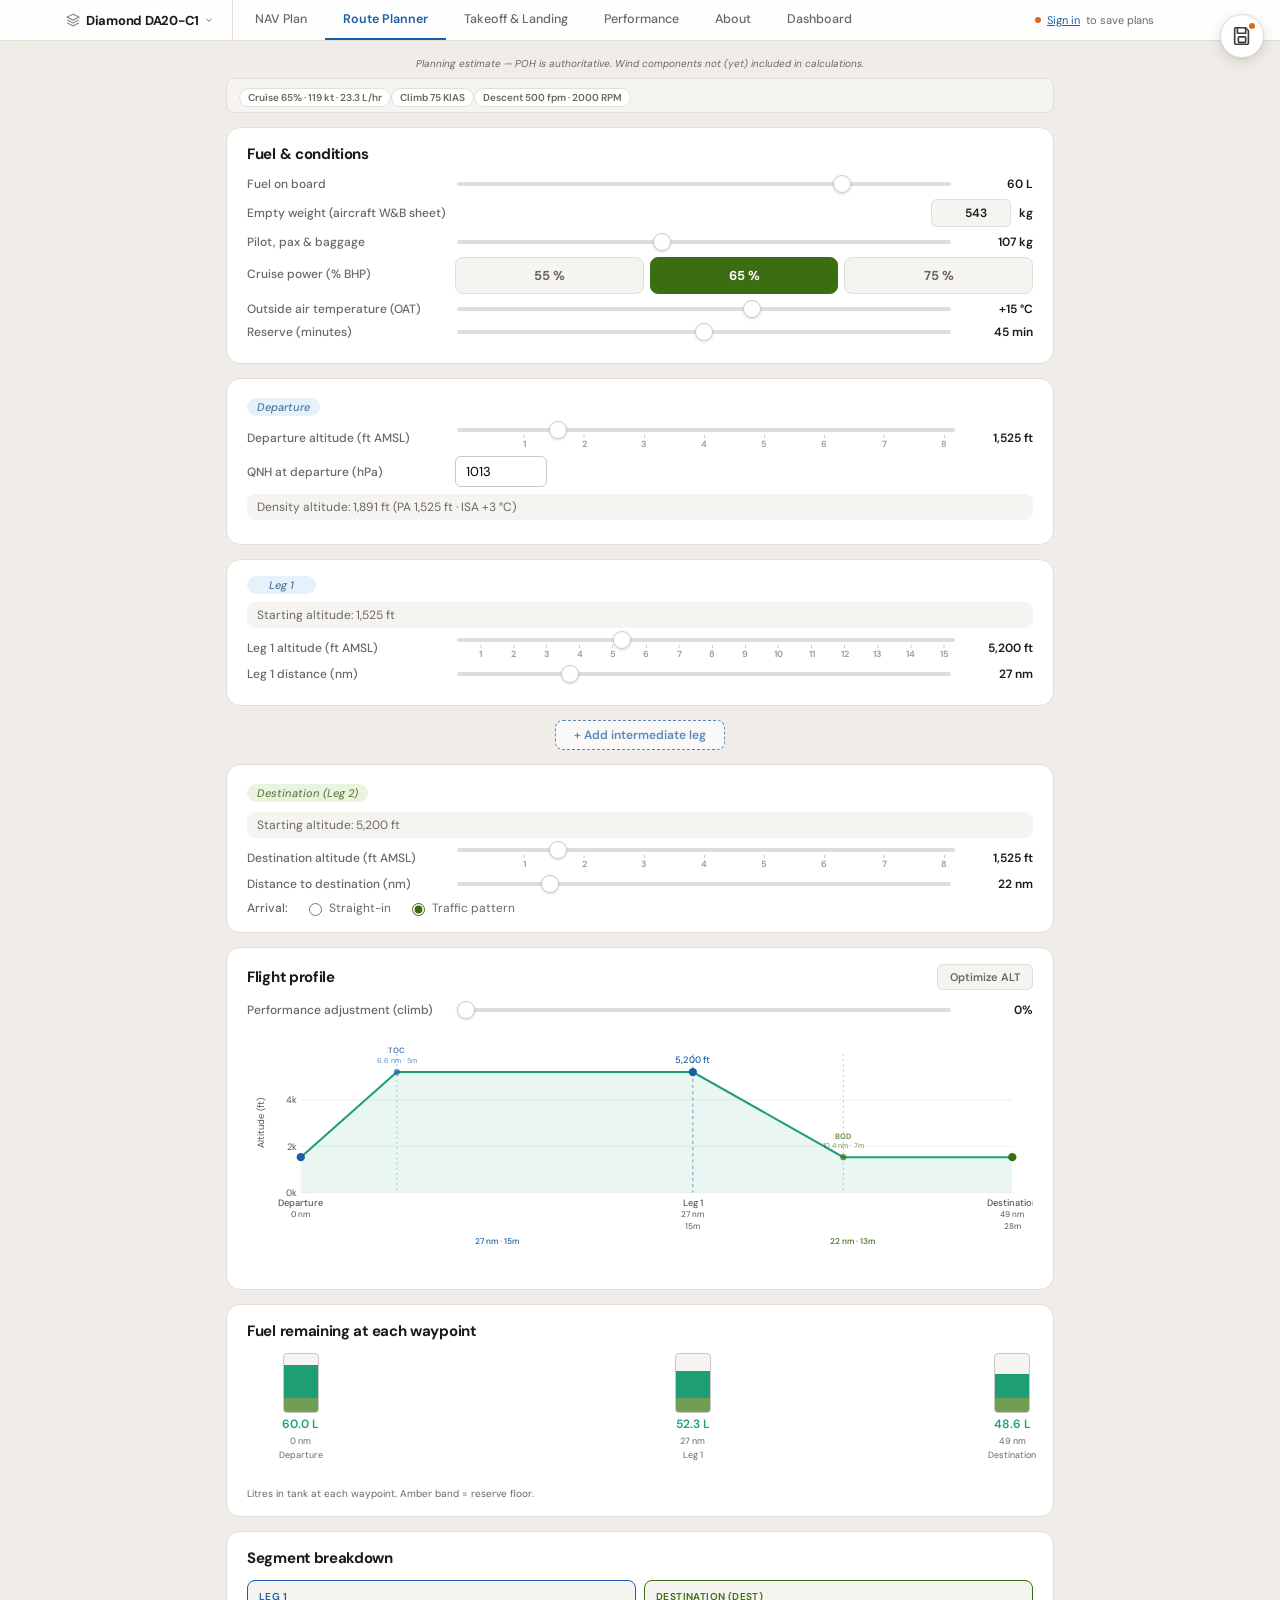
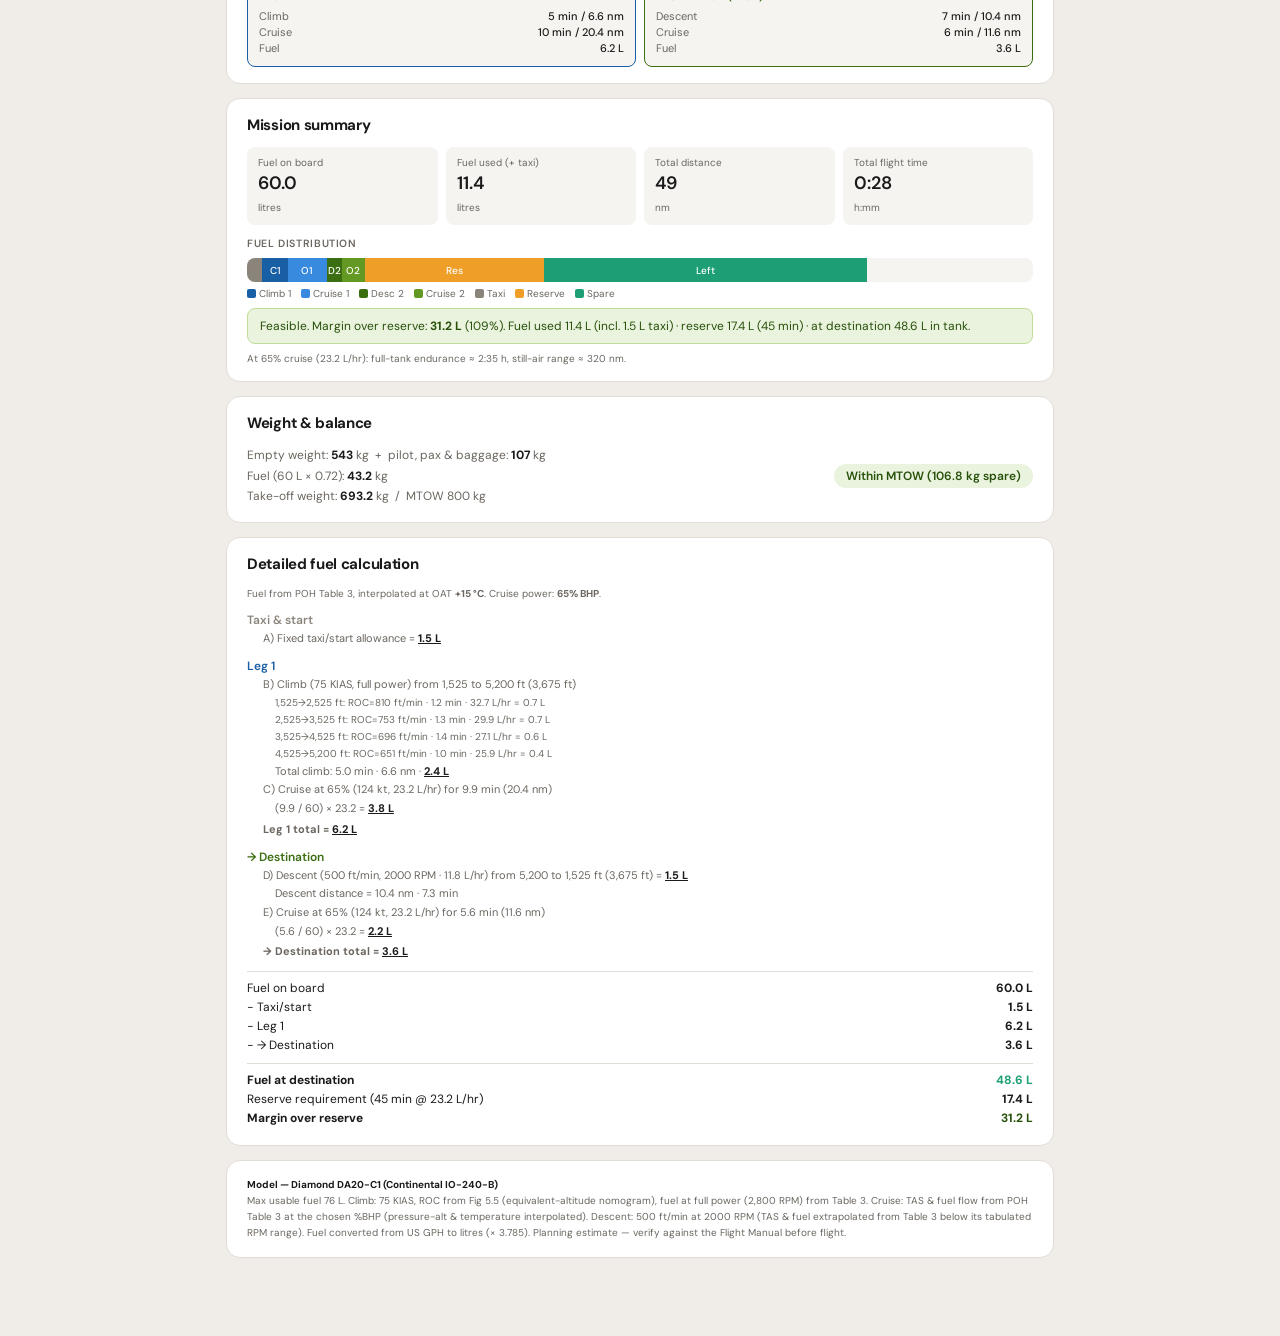
==== commit 7d144c69: "Personal dashboards and per-user frequency directories Dashboard opens for every signed-in user: non" ====
--- a/da20_index.html
+++ b/da20_index.html
@@ -1051,6 +1051,6 @@
 }
 init();
 </script>
-<script src="plan_sync.js?v=32" defer></script>
+<script src="plan_sync.js?v=35" defer></script>
 </body>
 </html>
